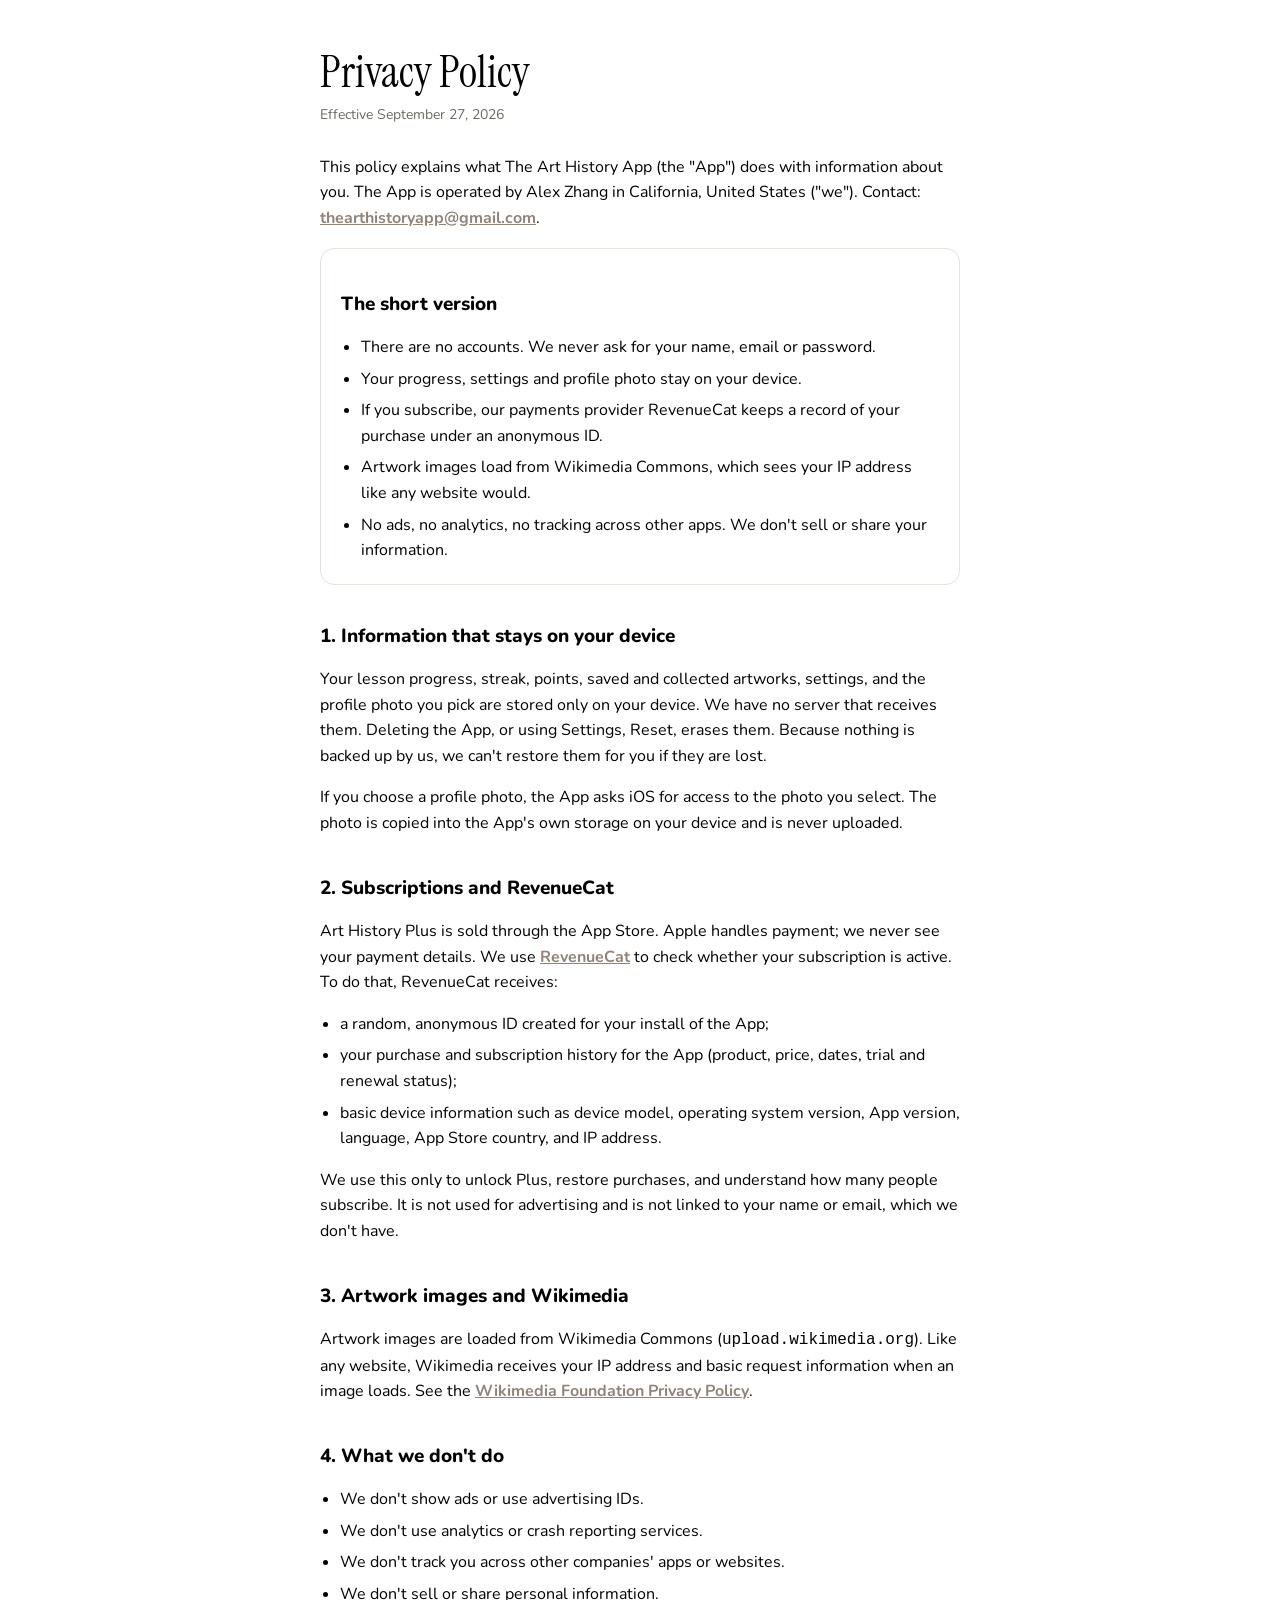
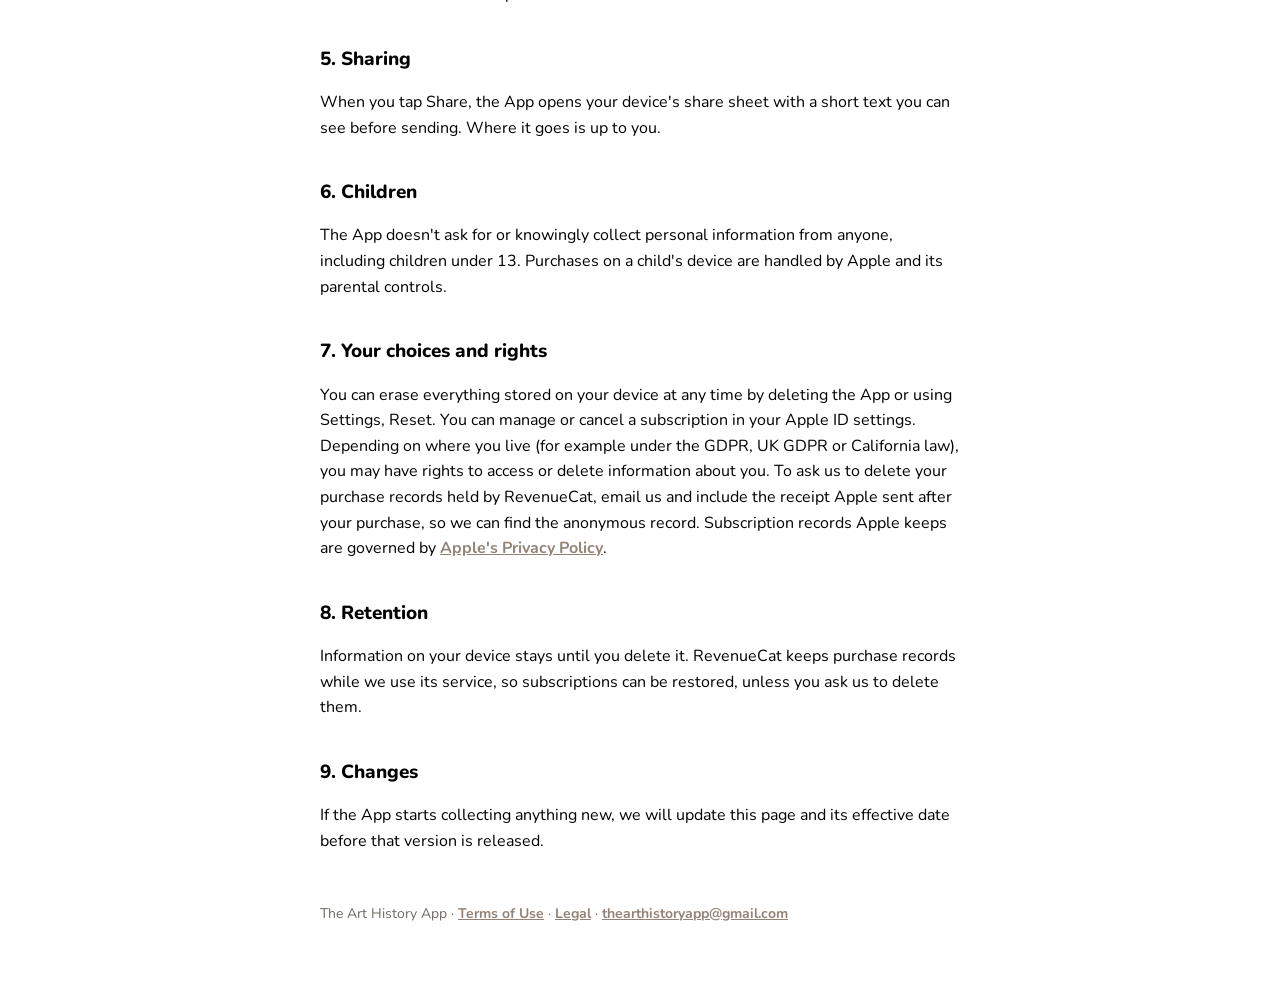
==== privacy.html @ 1a870610 "Add privacy policy, terms of use and legal index Co-Authored-By: Claude Opus 5.5 (1M context) <norep" ====
<!doctype html>
<html lang="en">
<head>
<meta charset="utf-8" />
<meta name="viewport" content="width=device-width, initial-scale=1" />
<title>Privacy Policy: The Art History App</title>
<link rel="preconnect" href="https://fonts.googleapis.com" />
<link rel="preconnect" href="https://fonts.gstatic.com" crossorigin />
<link href="https://fonts.googleapis.com/css2?family=Instrument+Serif&family=Nunito:wght@400;700;800&display=swap" rel="stylesheet" />
<link rel="stylesheet" href="style.css" />
</head>
<body>
<main>
  <h1>Privacy Policy</h1>
  <p class="meta">Effective September 27, 2026</p>

  <p>This policy explains what The Art History App (the "App") does with information about you. The App is operated by Alex Zhang in California, United States ("we"). Contact: <a href="mailto:thearthistoryapp@gmail.com">thearthistoryapp@gmail.com</a>.</p>

  <div class="card">
    <h2>The short version</h2>
    <ul>
      <li>There are no accounts. We never ask for your name, email or password.</li>
      <li>Your progress, settings and profile photo stay on your device.</li>
      <li>If you subscribe, our payments provider RevenueCat keeps a record of your purchase under an anonymous ID.</li>
      <li>Artwork images load from Wikimedia Commons, which sees your IP address like any website would.</li>
      <li>No ads, no analytics, no tracking across other apps. We don't sell or share your information.</li>
    </ul>
  </div>

  <h2>1. Information that stays on your device</h2>
  <p>Your lesson progress, streak, points, saved and collected artworks, settings, and the profile photo you pick are stored only on your device. We have no server that receives them. Deleting the App, or using Settings, Reset, erases them. Because nothing is backed up by us, we can't restore them for you if they are lost.</p>
  <p>If you choose a profile photo, the App asks iOS for access to the photo you select. The photo is copied into the App's own storage on your device and is never uploaded.</p>

  <h2>2. Subscriptions and RevenueCat</h2>
  <p>Art History Plus is sold through the App Store. Apple handles payment; we never see your payment details. We use <a href="https://www.revenuecat.com/privacy">RevenueCat</a> to check whether your subscription is active. To do that, RevenueCat receives:</p>
  <ul>
    <li>a random, anonymous ID created for your install of the App;</li>
    <li>your purchase and subscription history for the App (product, price, dates, trial and renewal status);</li>
    <li>basic device information such as device model, operating system version, App version, language, App Store country, and IP address.</li>
  </ul>
  <p>We use this only to unlock Plus, restore purchases, and understand how many people subscribe. It is not used for advertising and is not linked to your name or email, which we don't have.</p>

  <h2>3. Artwork images and Wikimedia</h2>
  <p>Artwork images are loaded from Wikimedia Commons (<code>upload.wikimedia.org</code>). Like any website, Wikimedia receives your IP address and basic request information when an image loads. See the <a href="https://foundation.wikimedia.org/wiki/Policy:Privacy_policy">Wikimedia Foundation Privacy Policy</a>.</p>

  <h2>4. What we don't do</h2>
  <ul>
    <li>We don't show ads or use advertising IDs.</li>
    <li>We don't use analytics or crash reporting services.</li>
    <li>We don't track you across other companies' apps or websites.</li>
    <li>We don't sell or share personal information.</li>
  </ul>

  <h2>5. Sharing</h2>
  <p>When you tap Share, the App opens your device's share sheet with a short text you can see before sending. Where it goes is up to you.</p>

  <h2>6. Children</h2>
  <p>The App doesn't ask for or knowingly collect personal information from anyone, including children under 13. Purchases on a child's device are handled by Apple and its parental controls.</p>

  <h2>7. Your choices and rights</h2>
  <p>You can erase everything stored on your device at any time by deleting the App or using Settings, Reset. You can manage or cancel a subscription in your Apple ID settings. Depending on where you live (for example under the GDPR, UK GDPR or California law), you may have rights to access or delete information about you. To ask us to delete your purchase records held by RevenueCat, email us and include the receipt Apple sent after your purchase, so we can find the anonymous record. Subscription records Apple keeps are governed by <a href="https://www.apple.com/legal/privacy/">Apple's Privacy Policy</a>.</p>

  <h2>8. Retention</h2>
  <p>Information on your device stays until you delete it. RevenueCat keeps purchase records while we use its service, so subscriptions can be restored, unless you ask us to delete them.</p>

  <h2>9. Changes</h2>
  <p>If the App starts collecting anything new, we will update this page and its effective date before that version is released.</p>

  <footer>The Art History App · <a href="terms.html">Terms of Use</a> · <a href="index.html">Legal</a> · <a href="mailto:thearthistoryapp@gmail.com">thearthistoryapp@gmail.com</a></footer>
</main>
</body>
</html>
---- style.css ----
:root {
  --canvas: #FFFFFF;
  --ink: #020003;
  --ink-muted: #6E6A63;
  --line: #E6E2DC;
  --brown: #928376;
  --font-ui: "Avenir Next", "Nunito", system-ui, -apple-system, sans-serif;
  --font-serif: "Instrument Serif", Georgia, serif;
}
* { box-sizing: border-box; }
body {
  margin: 0;
  background: var(--canvas);
  color: var(--ink);
  font-family: var(--font-ui);
  font-size: 16px;
  line-height: 1.6;
}
main { max-width: 680px; margin: 0 auto; padding: 48px 20px 72px; }
h1 { font-family: var(--font-serif); font-weight: 400; font-size: 44px; line-height: 1.1; margin: 0 0 8px; }
h2 { font-size: 19px; font-weight: 800; margin: 36px 0 8px; }
p, li { color: var(--ink); }
.meta { color: var(--ink-muted); font-size: 14px; margin: 0 0 28px; }
a { color: var(--brown); font-weight: 700; }
ul { padding-left: 20px; }
li { margin: 6px 0; }
.card { border: 1px solid var(--line); border-radius: 14px; padding: 4px 20px; }
footer { margin-top: 48px; color: var(--ink-muted); font-size: 14px; }
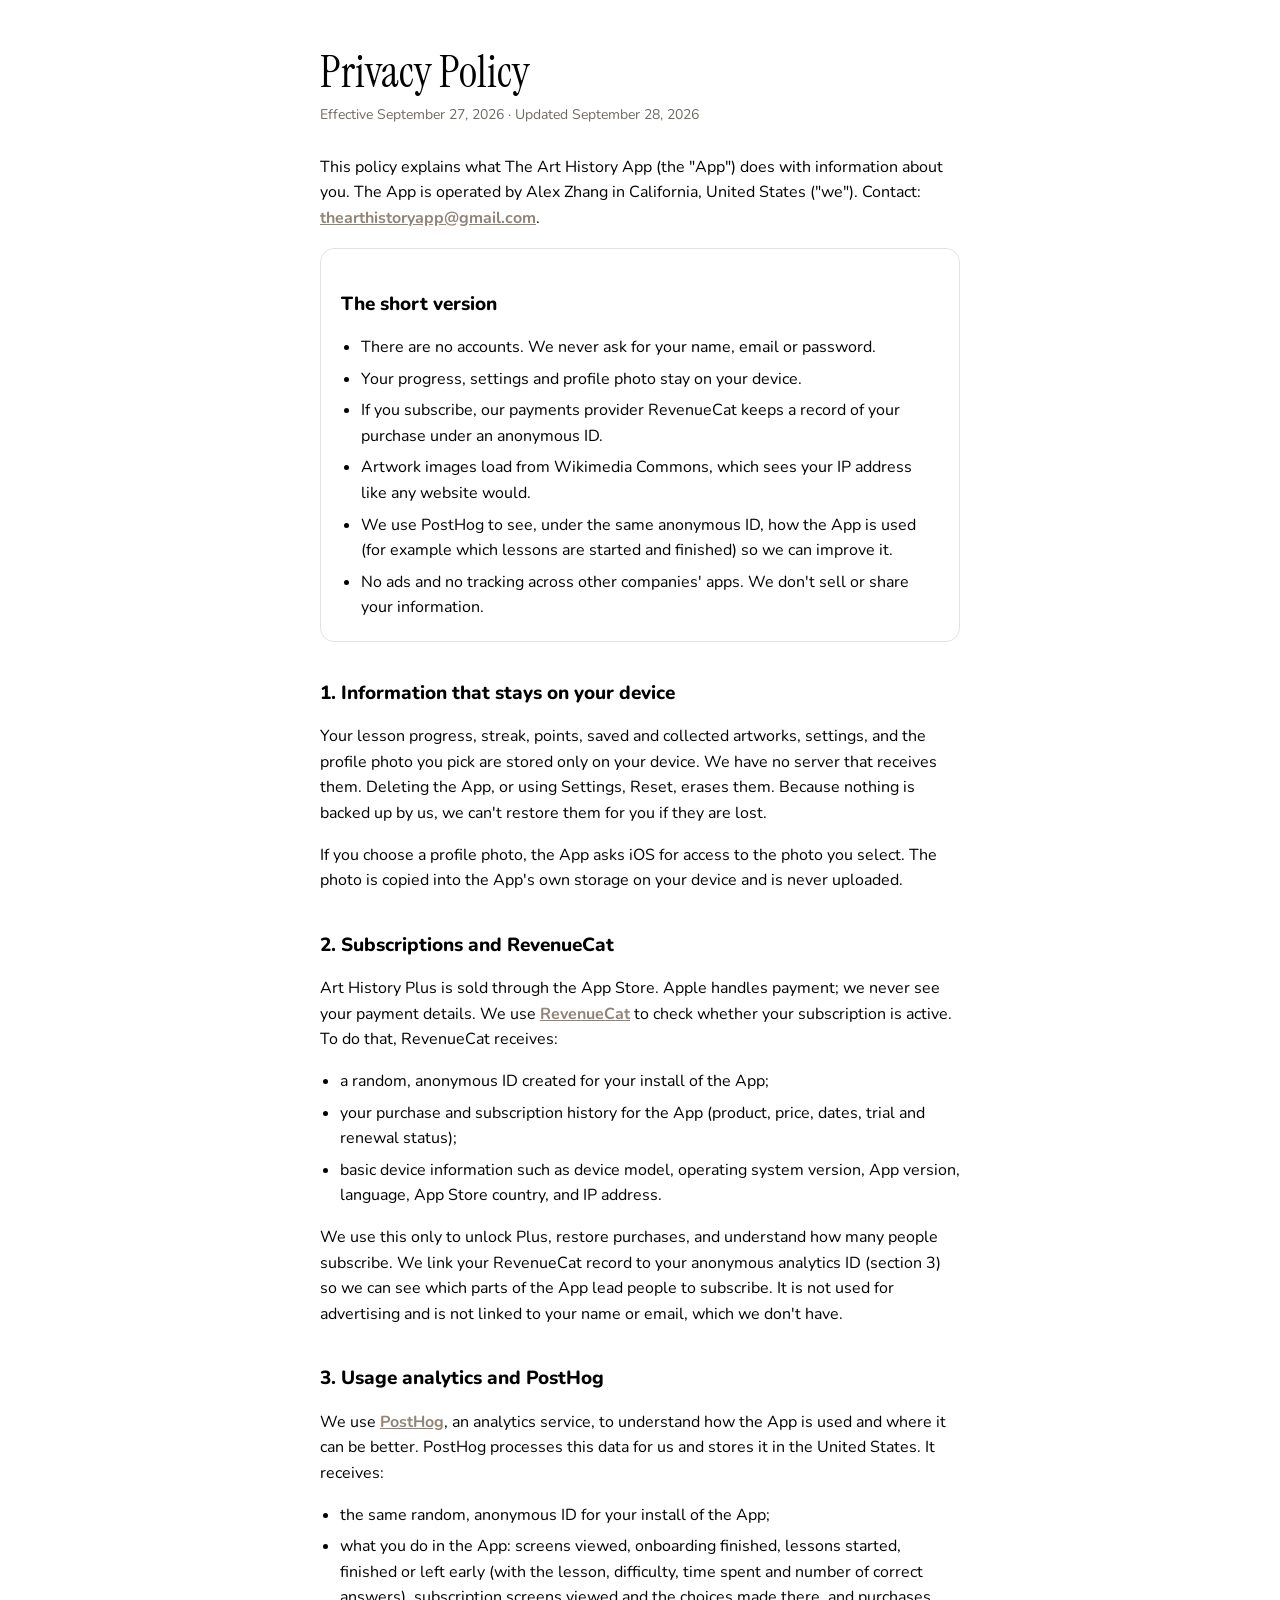
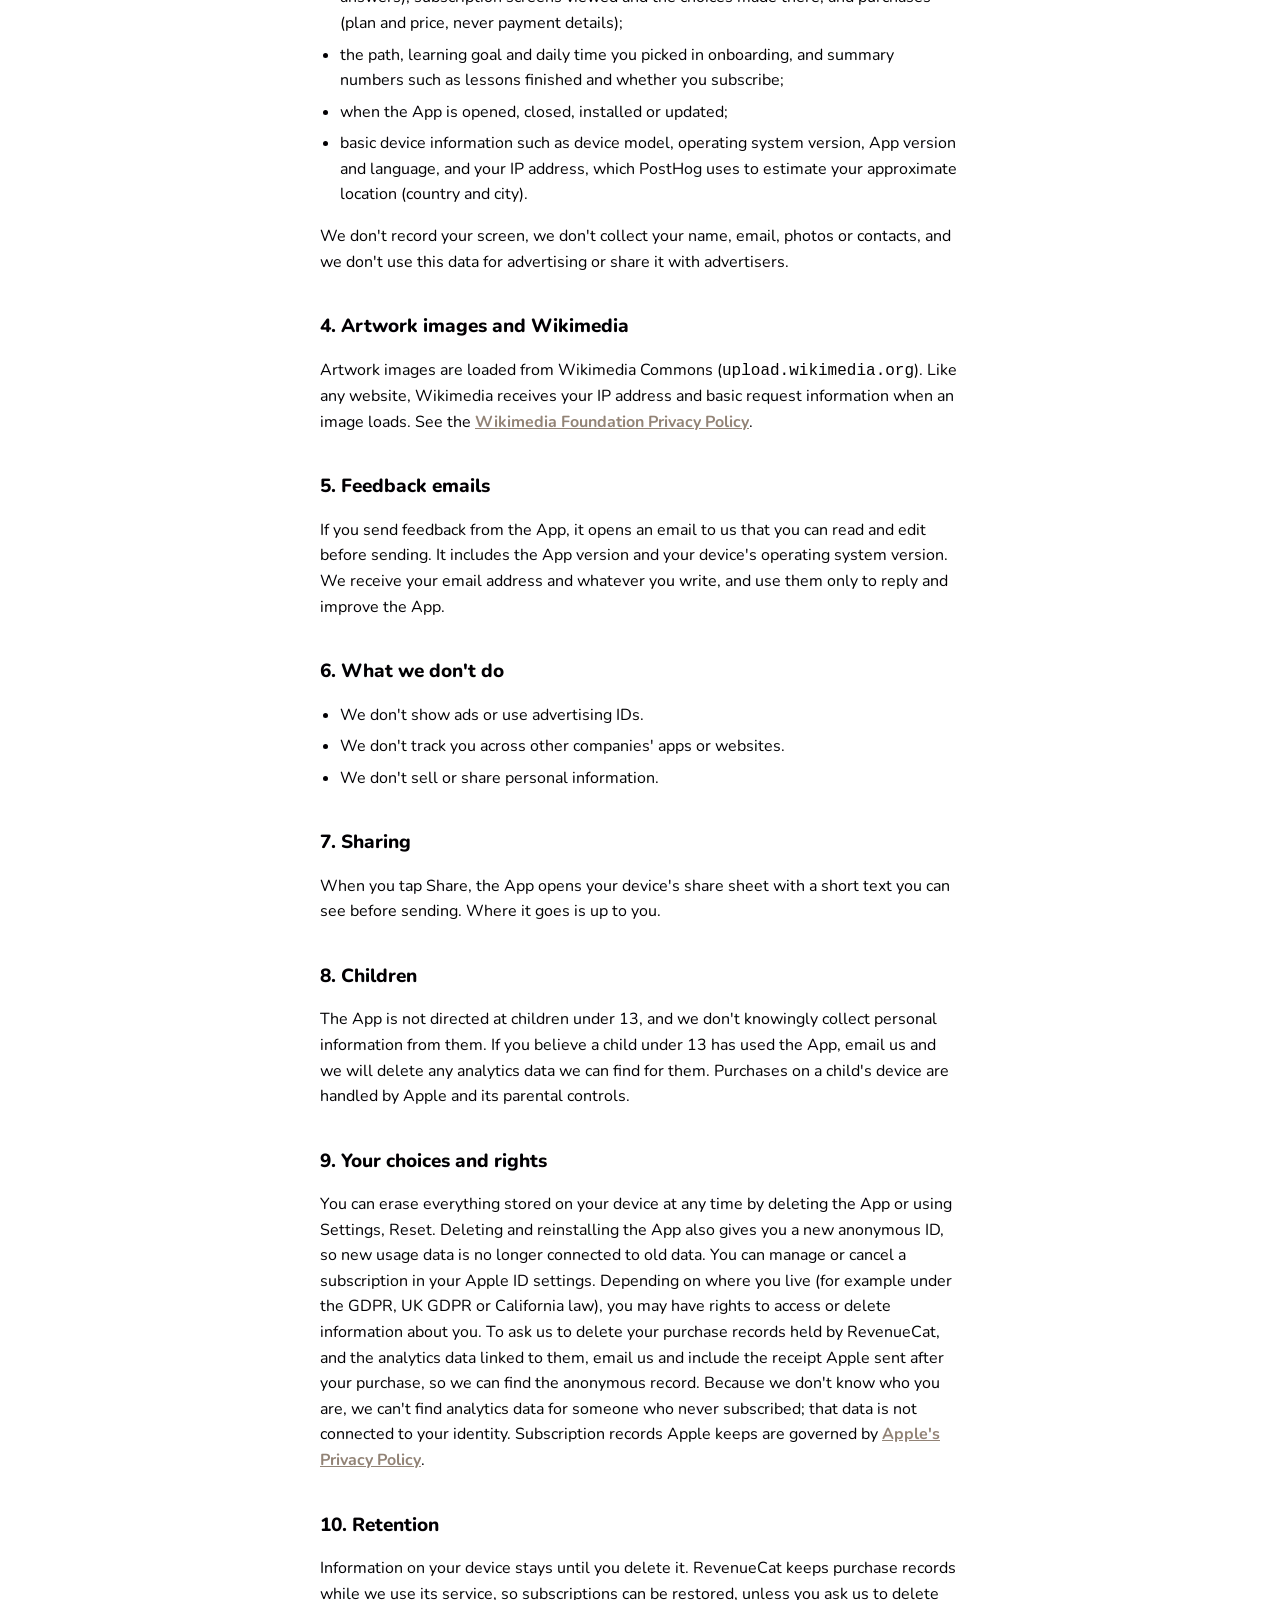
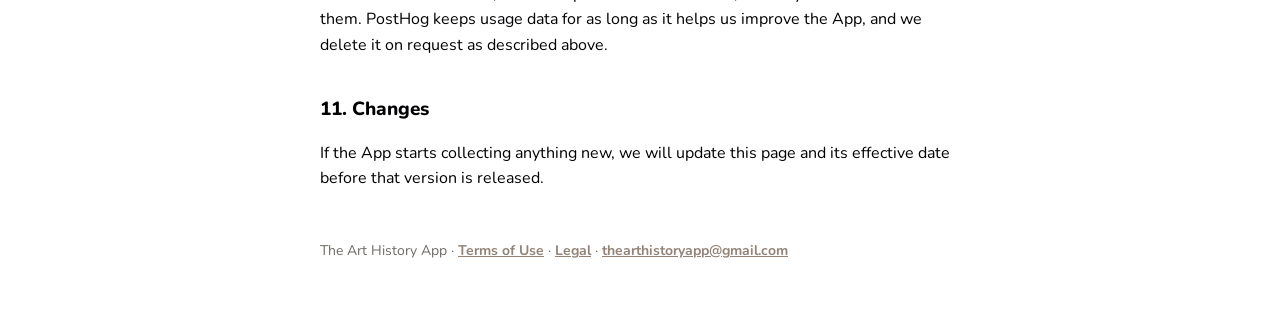
==== commit 79aec2ba: "Privacy policy: add PostHog analytics, feedback emails, children Co-Authored-By: Claude Opus 5.5 (1M" ====
--- a/privacy.html
+++ b/privacy.html
@@ -12,7 +12,7 @@
 <body>
 <main>
   <h1>Privacy Policy</h1>
-  <p class="meta">Effective September 27, 2026</p>
+  <p class="meta">Effective September 27, 2026 · Updated September 28, 2026</p>
 
   <p>This policy explains what The Art History App (the "App") does with information about you. The App is operated by Alex Zhang in California, United States ("we"). Contact: <a href="mailto:thearthistoryapp@gmail.com">thearthistoryapp@gmail.com</a>.</p>
 
@@ -23,7 +23,8 @@
       <li>Your progress, settings and profile photo stay on your device.</li>
       <li>If you subscribe, our payments provider RevenueCat keeps a record of your purchase under an anonymous ID.</li>
       <li>Artwork images load from Wikimedia Commons, which sees your IP address like any website would.</li>
-      <li>No ads, no analytics, no tracking across other apps. We don't sell or share your information.</li>
+      <li>We use PostHog to see, under the same anonymous ID, how the App is used (for example which lessons are started and finished) so we can improve it.</li>
+      <li>No ads and no tracking across other companies' apps. We don't sell or share your information.</li>
     </ul>
   </div>
 
@@ -38,32 +39,45 @@
     <li>your purchase and subscription history for the App (product, price, dates, trial and renewal status);</li>
     <li>basic device information such as device model, operating system version, App version, language, App Store country, and IP address.</li>
   </ul>
-  <p>We use this only to unlock Plus, restore purchases, and understand how many people subscribe. It is not used for advertising and is not linked to your name or email, which we don't have.</p>
+  <p>We use this only to unlock Plus, restore purchases, and understand how many people subscribe. We link your RevenueCat record to your anonymous analytics ID (section 3) so we can see which parts of the App lead people to subscribe. It is not used for advertising and is not linked to your name or email, which we don't have.</p>
 
-  <h2>3. Artwork images and Wikimedia</h2>
+  <h2>3. Usage analytics and PostHog</h2>
+  <p>We use <a href="https://posthog.com/privacy">PostHog</a>, an analytics service, to understand how the App is used and where it can be better. PostHog processes this data for us and stores it in the United States. It receives:</p>
+  <ul>
+    <li>the same random, anonymous ID for your install of the App;</li>
+    <li>what you do in the App: screens viewed, onboarding finished, lessons started, finished or left early (with the lesson, difficulty, time spent and number of correct answers), subscription screens viewed and the choices made there, and purchases (plan and price, never payment details);</li>
+    <li>the path, learning goal and daily time you picked in onboarding, and summary numbers such as lessons finished and whether you subscribe;</li>
+    <li>when the App is opened, closed, installed or updated;</li>
+    <li>basic device information such as device model, operating system version, App version and language, and your IP address, which PostHog uses to estimate your approximate location (country and city).</li>
+  </ul>
+  <p>We don't record your screen, we don't collect your name, email, photos or contacts, and we don't use this data for advertising or share it with advertisers.</p>
+
+  <h2>4. Artwork images and Wikimedia</h2>
   <p>Artwork images are loaded from Wikimedia Commons (<code>upload.wikimedia.org</code>). Like any website, Wikimedia receives your IP address and basic request information when an image loads. See the <a href="https://foundation.wikimedia.org/wiki/Policy:Privacy_policy">Wikimedia Foundation Privacy Policy</a>.</p>
 
-  <h2>4. What we don't do</h2>
+  <h2>5. Feedback emails</h2>
+  <p>If you send feedback from the App, it opens an email to us that you can read and edit before sending. It includes the App version and your device's operating system version. We receive your email address and whatever you write, and use them only to reply and improve the App.</p>
+
+  <h2>6. What we don't do</h2>
   <ul>
     <li>We don't show ads or use advertising IDs.</li>
-    <li>We don't use analytics or crash reporting services.</li>
     <li>We don't track you across other companies' apps or websites.</li>
     <li>We don't sell or share personal information.</li>
   </ul>
 
-  <h2>5. Sharing</h2>
+  <h2>7. Sharing</h2>
   <p>When you tap Share, the App opens your device's share sheet with a short text you can see before sending. Where it goes is up to you.</p>
 
-  <h2>6. Children</h2>
-  <p>The App doesn't ask for or knowingly collect personal information from anyone, including children under 13. Purchases on a child's device are handled by Apple and its parental controls.</p>
+  <h2>8. Children</h2>
+  <p>The App is not directed at children under 13, and we don't knowingly collect personal information from them. If you believe a child under 13 has used the App, email us and we will delete any analytics data we can find for them. Purchases on a child's device are handled by Apple and its parental controls.</p>
 
-  <h2>7. Your choices and rights</h2>
-  <p>You can erase everything stored on your device at any time by deleting the App or using Settings, Reset. You can manage or cancel a subscription in your Apple ID settings. Depending on where you live (for example under the GDPR, UK GDPR or California law), you may have rights to access or delete information about you. To ask us to delete your purchase records held by RevenueCat, email us and include the receipt Apple sent after your purchase, so we can find the anonymous record. Subscription records Apple keeps are governed by <a href="https://www.apple.com/legal/privacy/">Apple's Privacy Policy</a>.</p>
+  <h2>9. Your choices and rights</h2>
+  <p>You can erase everything stored on your device at any time by deleting the App or using Settings, Reset. Deleting and reinstalling the App also gives you a new anonymous ID, so new usage data is no longer connected to old data. You can manage or cancel a subscription in your Apple ID settings. Depending on where you live (for example under the GDPR, UK GDPR or California law), you may have rights to access or delete information about you. To ask us to delete your purchase records held by RevenueCat, and the analytics data linked to them, email us and include the receipt Apple sent after your purchase, so we can find the anonymous record. Because we don't know who you are, we can't find analytics data for someone who never subscribed; that data is not connected to your identity. Subscription records Apple keeps are governed by <a href="https://www.apple.com/legal/privacy/">Apple's Privacy Policy</a>.</p>
 
-  <h2>8. Retention</h2>
-  <p>Information on your device stays until you delete it. RevenueCat keeps purchase records while we use its service, so subscriptions can be restored, unless you ask us to delete them.</p>
+  <h2>10. Retention</h2>
+  <p>Information on your device stays until you delete it. RevenueCat keeps purchase records while we use its service, so subscriptions can be restored, unless you ask us to delete them. PostHog keeps usage data for as long as it helps us improve the App, and we delete it on request as described above.</p>
 
-  <h2>9. Changes</h2>
+  <h2>11. Changes</h2>
   <p>If the App starts collecting anything new, we will update this page and its effective date before that version is released.</p>
 
   <footer>The Art History App · <a href="terms.html">Terms of Use</a> · <a href="index.html">Legal</a> · <a href="mailto:thearthistoryapp@gmail.com">thearthistoryapp@gmail.com</a></footer>
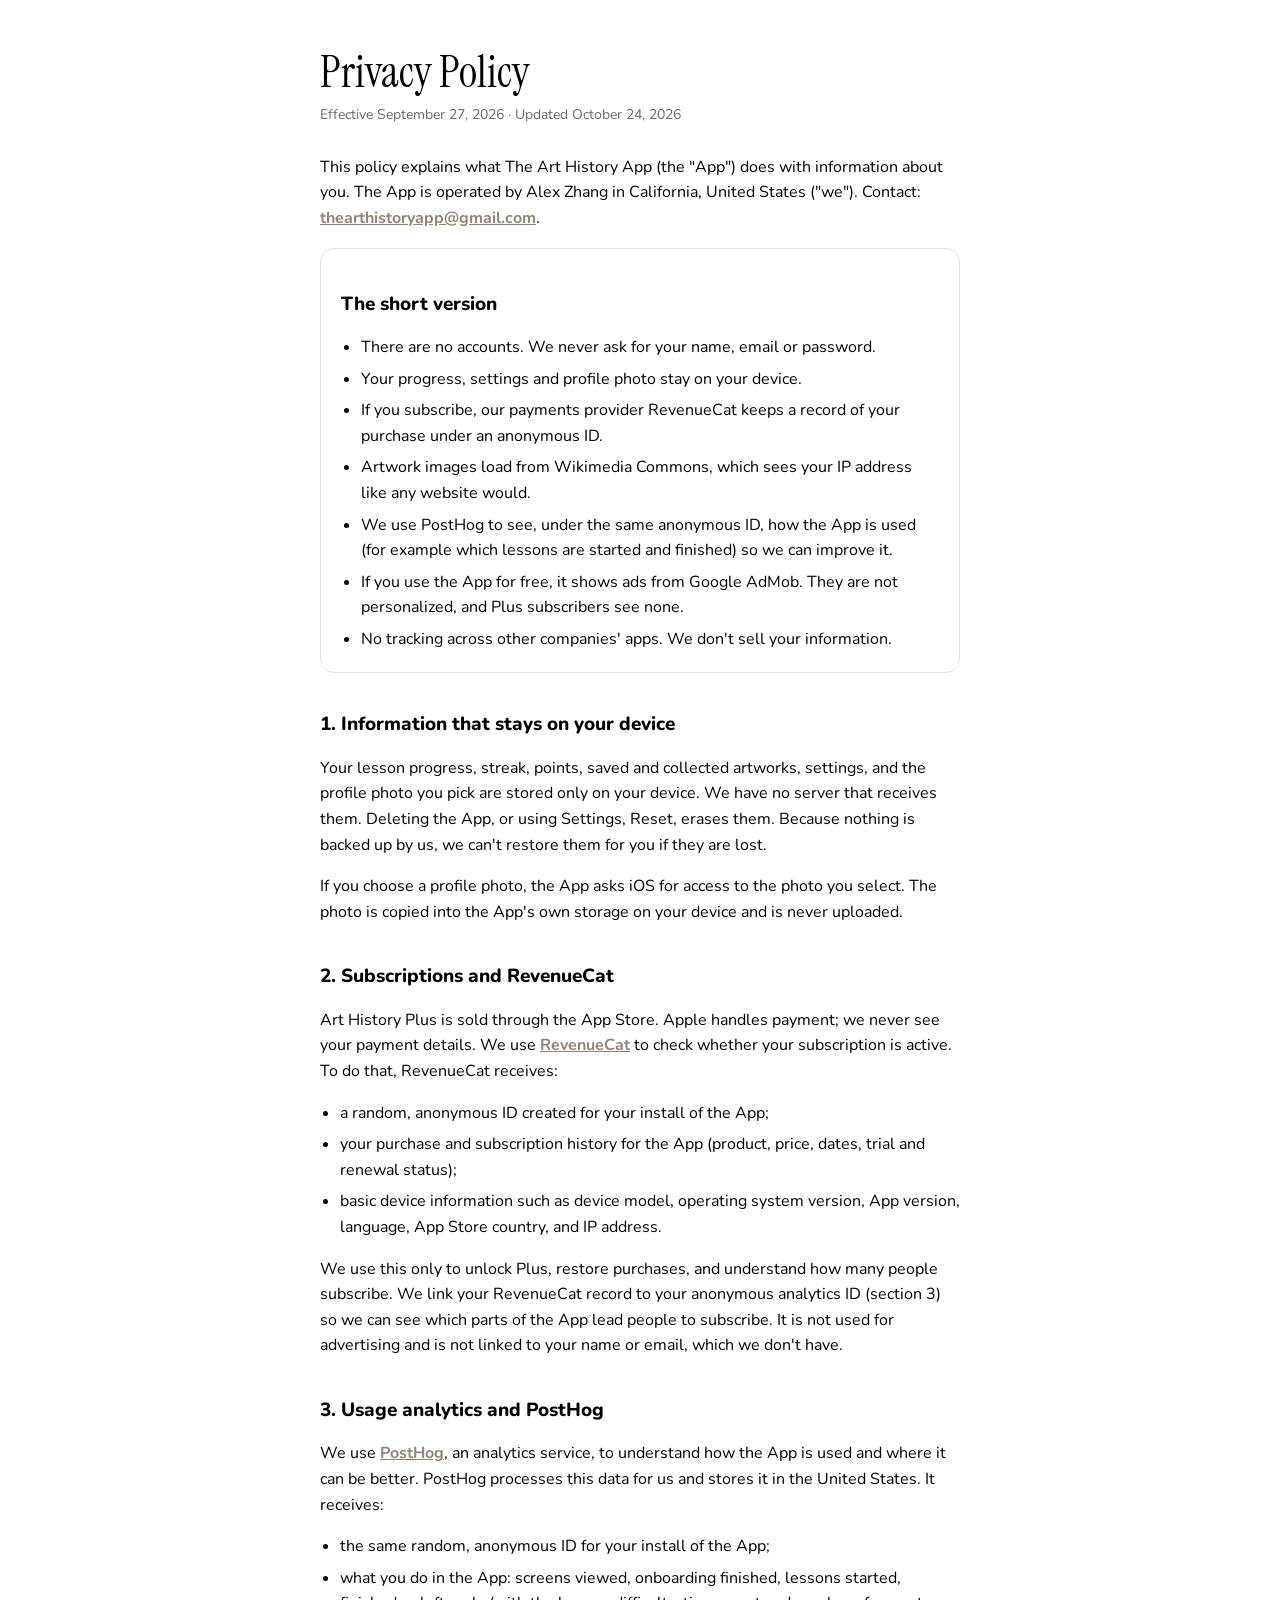
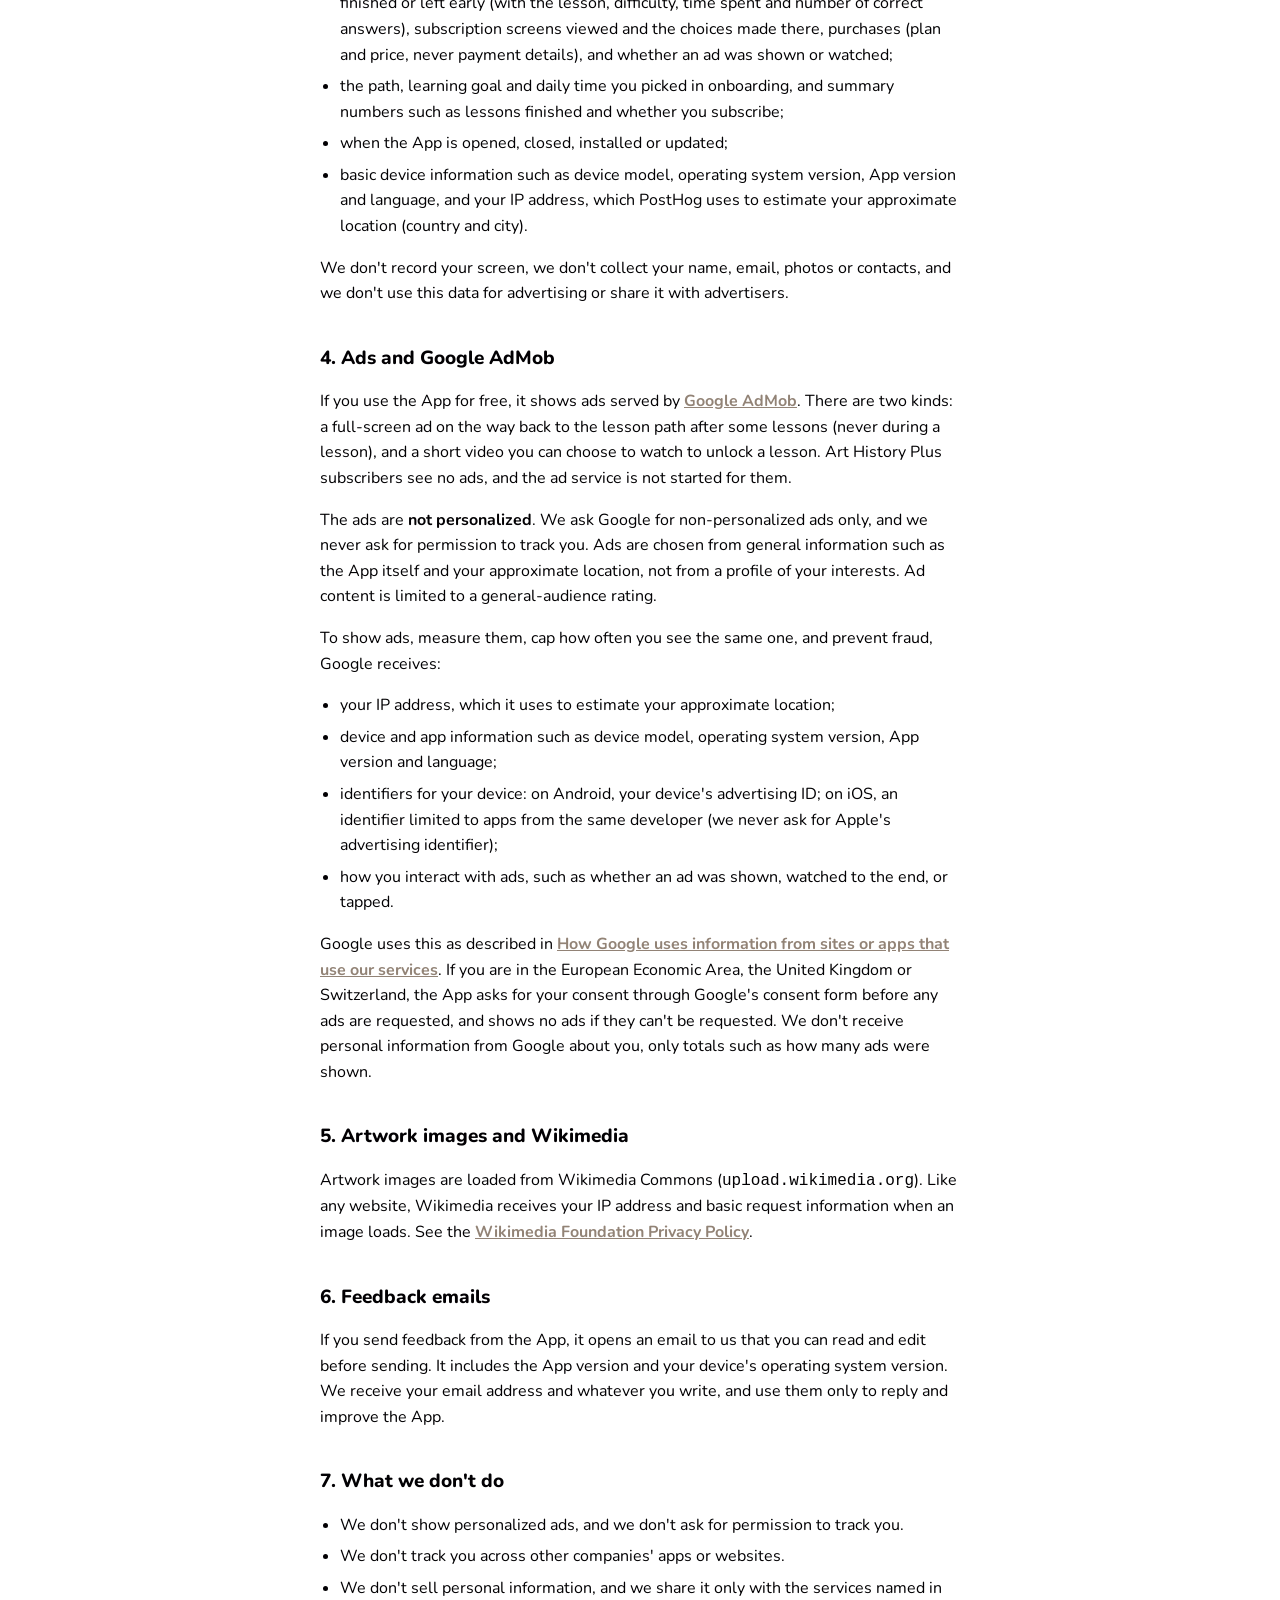
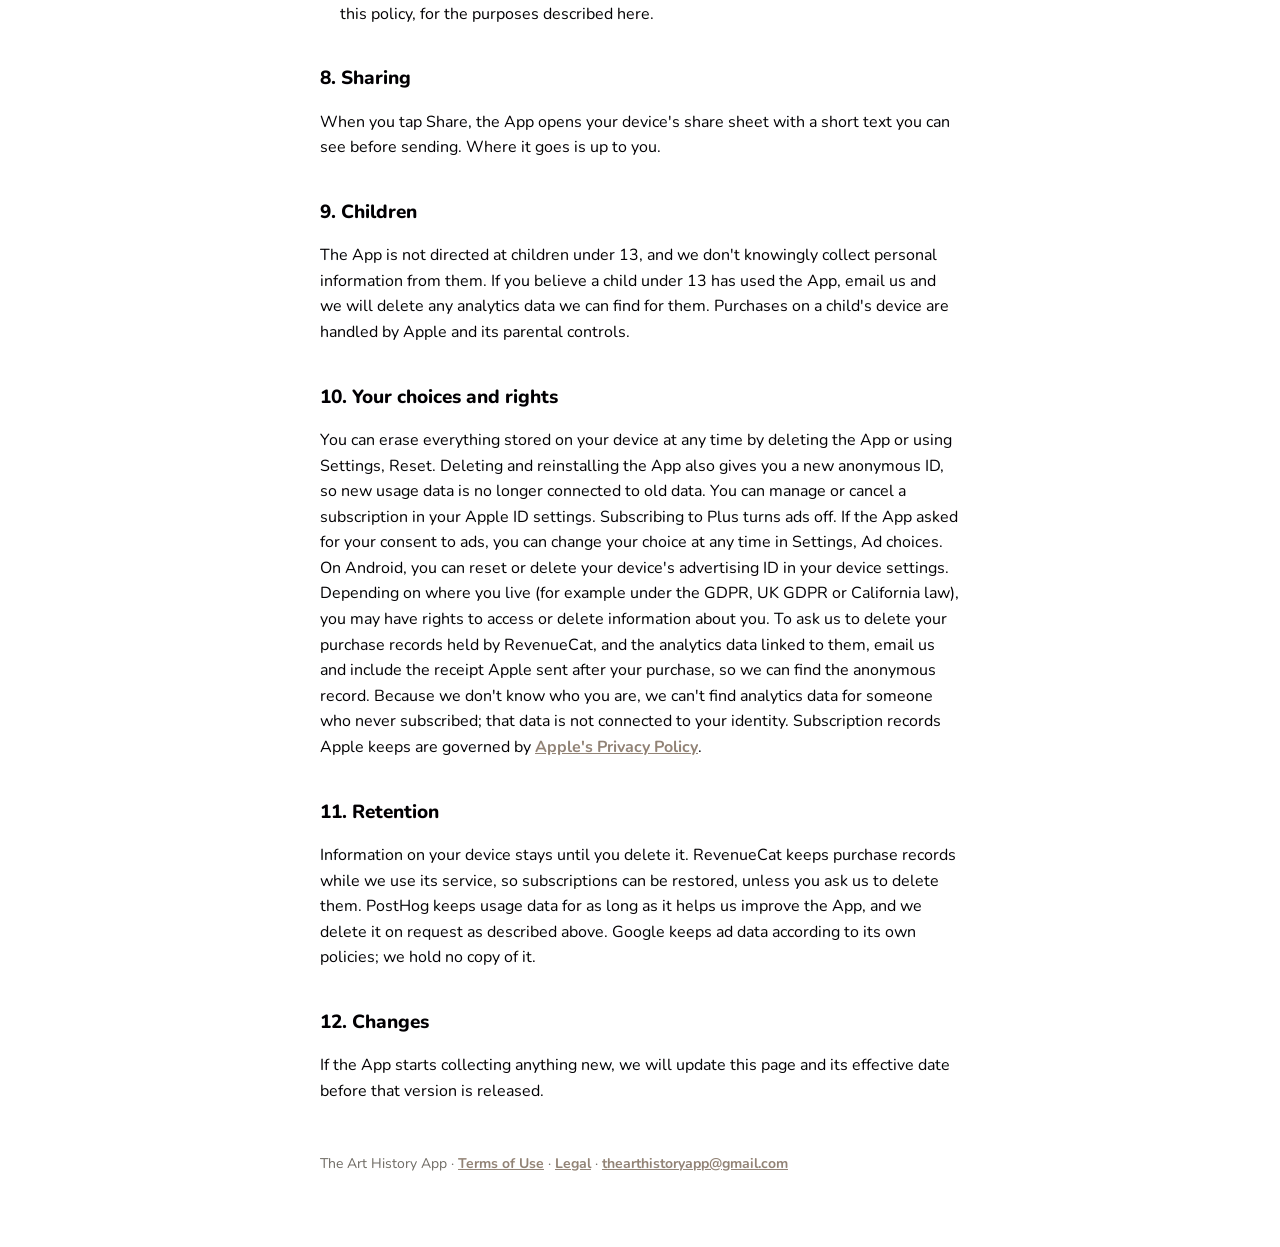
==== commit caaf5724: "Privacy policy: draft section on Google AdMob ads (not yet published)" ====
--- a/privacy.html
+++ b/privacy.html
@@ -12,7 +12,7 @@
 <body>
 <main>
   <h1>Privacy Policy</h1>
-  <p class="meta">Effective September 27, 2026 · Updated September 28, 2026</p>
+  <p class="meta">Effective September 27, 2026 · Updated October 24, 2026</p>
 
   <p>This policy explains what The Art History App (the "App") does with information about you. The App is operated by Alex Zhang in California, United States ("we"). Contact: <a href="mailto:thearthistoryapp@gmail.com">thearthistoryapp@gmail.com</a>.</p>
 
@@ -24,7 +24,8 @@
       <li>If you subscribe, our payments provider RevenueCat keeps a record of your purchase under an anonymous ID.</li>
       <li>Artwork images load from Wikimedia Commons, which sees your IP address like any website would.</li>
       <li>We use PostHog to see, under the same anonymous ID, how the App is used (for example which lessons are started and finished) so we can improve it.</li>
-      <li>No ads and no tracking across other companies' apps. We don't sell or share your information.</li>
+      <li>If you use the App for free, it shows ads from Google AdMob. They are not personalized, and Plus subscribers see none.</li>
+      <li>No tracking across other companies' apps. We don't sell your information.</li>
     </ul>
   </div>
 
@@ -45,39 +46,51 @@
   <p>We use <a href="https://posthog.com/privacy">PostHog</a>, an analytics service, to understand how the App is used and where it can be better. PostHog processes this data for us and stores it in the United States. It receives:</p>
   <ul>
     <li>the same random, anonymous ID for your install of the App;</li>
-    <li>what you do in the App: screens viewed, onboarding finished, lessons started, finished or left early (with the lesson, difficulty, time spent and number of correct answers), subscription screens viewed and the choices made there, and purchases (plan and price, never payment details);</li>
+    <li>what you do in the App: screens viewed, onboarding finished, lessons started, finished or left early (with the lesson, difficulty, time spent and number of correct answers), subscription screens viewed and the choices made there, purchases (plan and price, never payment details), and whether an ad was shown or watched;</li>
     <li>the path, learning goal and daily time you picked in onboarding, and summary numbers such as lessons finished and whether you subscribe;</li>
     <li>when the App is opened, closed, installed or updated;</li>
     <li>basic device information such as device model, operating system version, App version and language, and your IP address, which PostHog uses to estimate your approximate location (country and city).</li>
   </ul>
   <p>We don't record your screen, we don't collect your name, email, photos or contacts, and we don't use this data for advertising or share it with advertisers.</p>
 
-  <h2>4. Artwork images and Wikimedia</h2>
+  <h2>4. Ads and Google AdMob</h2>
+  <p>If you use the App for free, it shows ads served by <a href="https://policies.google.com/privacy">Google AdMob</a>. There are two kinds: a full-screen ad on the way back to the lesson path after some lessons (never during a lesson), and a short video you can choose to watch to unlock a lesson. Art History Plus subscribers see no ads, and the ad service is not started for them.</p>
+  <p>The ads are <strong>not personalized</strong>. We ask Google for non-personalized ads only, and we never ask for permission to track you. Ads are chosen from general information such as the App itself and your approximate location, not from a profile of your interests. Ad content is limited to a general-audience rating.</p>
+  <p>To show ads, measure them, cap how often you see the same one, and prevent fraud, Google receives:</p>
+  <ul>
+    <li>your IP address, which it uses to estimate your approximate location;</li>
+    <li>device and app information such as device model, operating system version, App version and language;</li>
+    <li>identifiers for your device: on Android, your device's advertising ID; on iOS, an identifier limited to apps from the same developer (we never ask for Apple's advertising identifier);</li>
+    <li>how you interact with ads, such as whether an ad was shown, watched to the end, or tapped.</li>
+  </ul>
+  <p>Google uses this as described in <a href="https://policies.google.com/technologies/partner-sites">How Google uses information from sites or apps that use our services</a>. If you are in the European Economic Area, the United Kingdom or Switzerland, the App asks for your consent through Google's consent form before any ads are requested, and shows no ads if they can't be requested. We don't receive personal information from Google about you, only totals such as how many ads were shown.</p>
+
+  <h2>5. Artwork images and Wikimedia</h2>
   <p>Artwork images are loaded from Wikimedia Commons (<code>upload.wikimedia.org</code>). Like any website, Wikimedia receives your IP address and basic request information when an image loads. See the <a href="https://foundation.wikimedia.org/wiki/Policy:Privacy_policy">Wikimedia Foundation Privacy Policy</a>.</p>
 
-  <h2>5. Feedback emails</h2>
+  <h2>6. Feedback emails</h2>
   <p>If you send feedback from the App, it opens an email to us that you can read and edit before sending. It includes the App version and your device's operating system version. We receive your email address and whatever you write, and use them only to reply and improve the App.</p>
 
-  <h2>6. What we don't do</h2>
+  <h2>7. What we don't do</h2>
   <ul>
-    <li>We don't show ads or use advertising IDs.</li>
+    <li>We don't show personalized ads, and we don't ask for permission to track you.</li>
     <li>We don't track you across other companies' apps or websites.</li>
-    <li>We don't sell or share personal information.</li>
+    <li>We don't sell personal information, and we share it only with the services named in this policy, for the purposes described here.</li>
   </ul>
 
-  <h2>7. Sharing</h2>
+  <h2>8. Sharing</h2>
   <p>When you tap Share, the App opens your device's share sheet with a short text you can see before sending. Where it goes is up to you.</p>
 
-  <h2>8. Children</h2>
+  <h2>9. Children</h2>
   <p>The App is not directed at children under 13, and we don't knowingly collect personal information from them. If you believe a child under 13 has used the App, email us and we will delete any analytics data we can find for them. Purchases on a child's device are handled by Apple and its parental controls.</p>
 
-  <h2>9. Your choices and rights</h2>
-  <p>You can erase everything stored on your device at any time by deleting the App or using Settings, Reset. Deleting and reinstalling the App also gives you a new anonymous ID, so new usage data is no longer connected to old data. You can manage or cancel a subscription in your Apple ID settings. Depending on where you live (for example under the GDPR, UK GDPR or California law), you may have rights to access or delete information about you. To ask us to delete your purchase records held by RevenueCat, and the analytics data linked to them, email us and include the receipt Apple sent after your purchase, so we can find the anonymous record. Because we don't know who you are, we can't find analytics data for someone who never subscribed; that data is not connected to your identity. Subscription records Apple keeps are governed by <a href="https://www.apple.com/legal/privacy/">Apple's Privacy Policy</a>.</p>
+  <h2>10. Your choices and rights</h2>
+  <p>You can erase everything stored on your device at any time by deleting the App or using Settings, Reset. Deleting and reinstalling the App also gives you a new anonymous ID, so new usage data is no longer connected to old data. You can manage or cancel a subscription in your Apple ID settings. Subscribing to Plus turns ads off. If the App asked for your consent to ads, you can change your choice at any time in Settings, Ad choices. On Android, you can reset or delete your device's advertising ID in your device settings. Depending on where you live (for example under the GDPR, UK GDPR or California law), you may have rights to access or delete information about you. To ask us to delete your purchase records held by RevenueCat, and the analytics data linked to them, email us and include the receipt Apple sent after your purchase, so we can find the anonymous record. Because we don't know who you are, we can't find analytics data for someone who never subscribed; that data is not connected to your identity. Subscription records Apple keeps are governed by <a href="https://www.apple.com/legal/privacy/">Apple's Privacy Policy</a>.</p>
 
-  <h2>10. Retention</h2>
-  <p>Information on your device stays until you delete it. RevenueCat keeps purchase records while we use its service, so subscriptions can be restored, unless you ask us to delete them. PostHog keeps usage data for as long as it helps us improve the App, and we delete it on request as described above.</p>
+  <h2>11. Retention</h2>
+  <p>Information on your device stays until you delete it. RevenueCat keeps purchase records while we use its service, so subscriptions can be restored, unless you ask us to delete them. PostHog keeps usage data for as long as it helps us improve the App, and we delete it on request as described above. Google keeps ad data according to its own policies; we hold no copy of it.</p>
 
-  <h2>11. Changes</h2>
+  <h2>12. Changes</h2>
   <p>If the App starts collecting anything new, we will update this page and its effective date before that version is released.</p>
 
   <footer>The Art History App · <a href="terms.html">Terms of Use</a> · <a href="index.html">Legal</a> · <a href="mailto:thearthistoryapp@gmail.com">thearthistoryapp@gmail.com</a></footer>
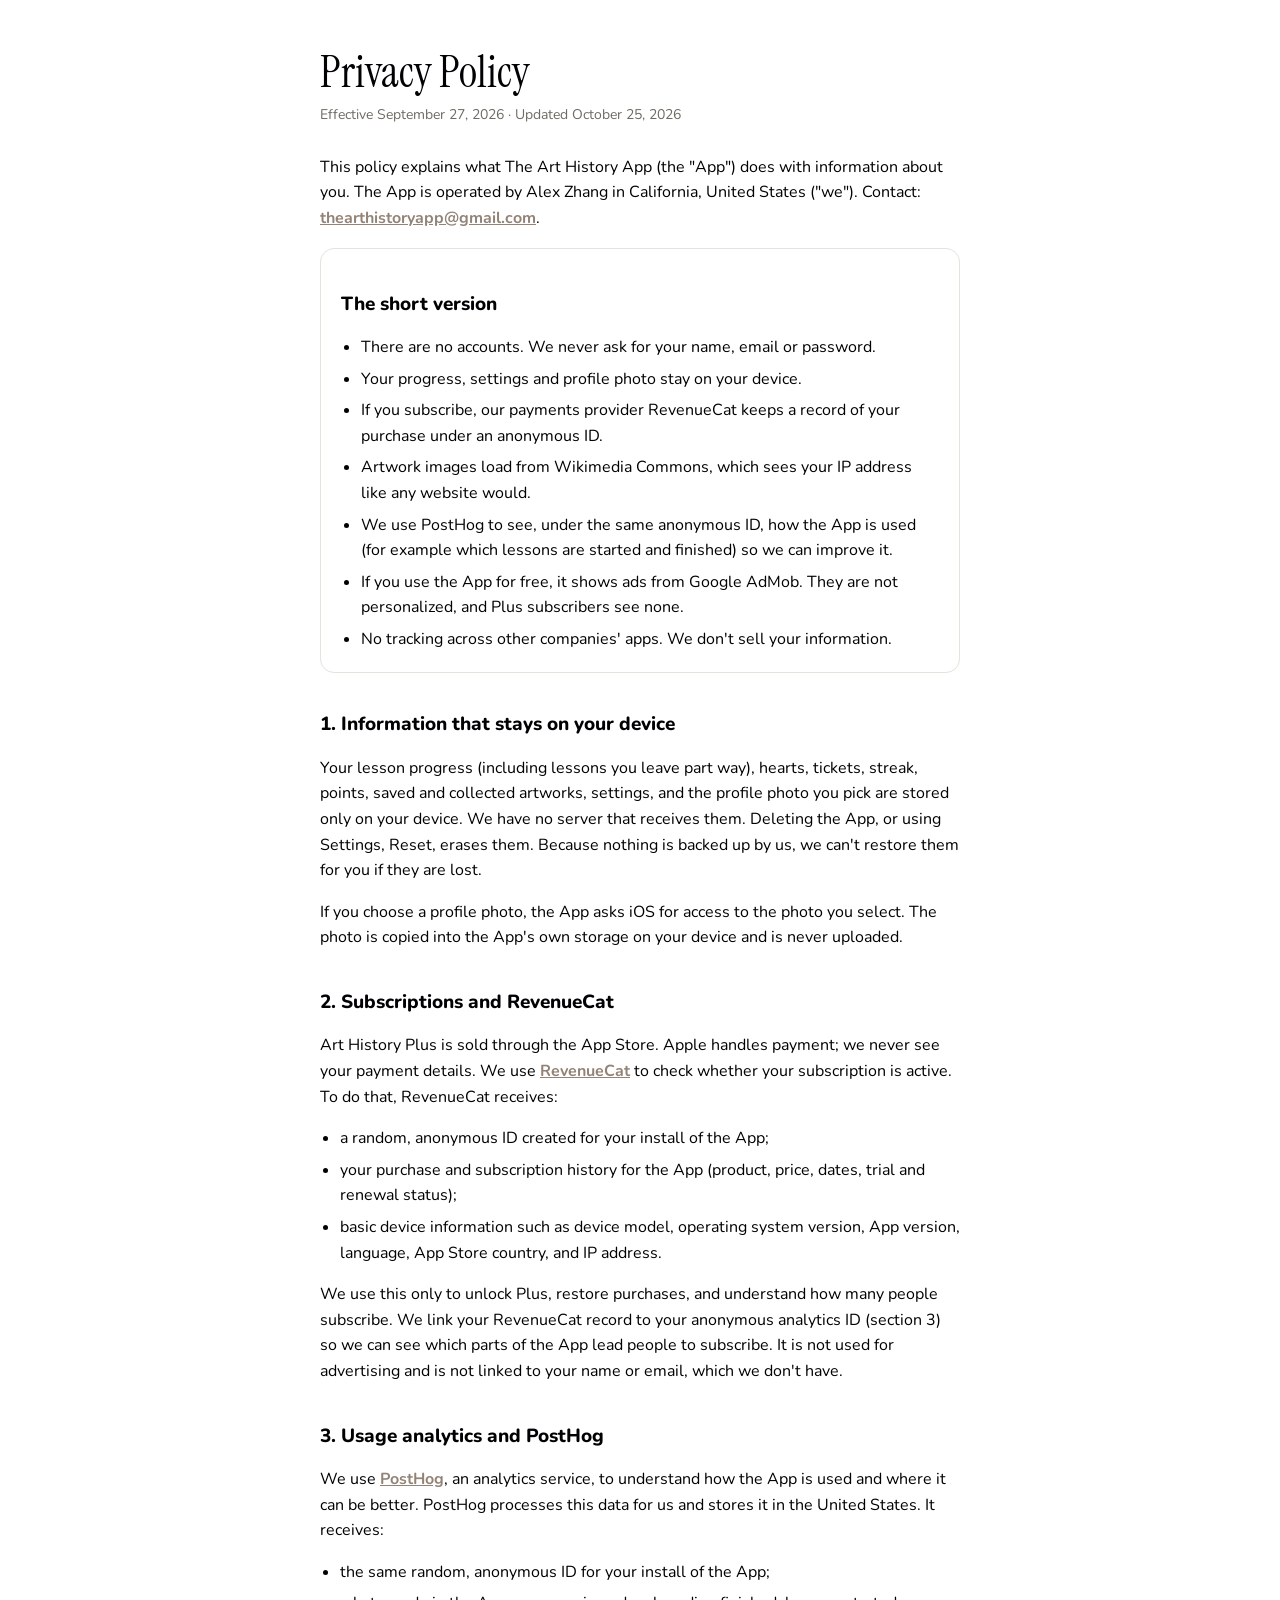
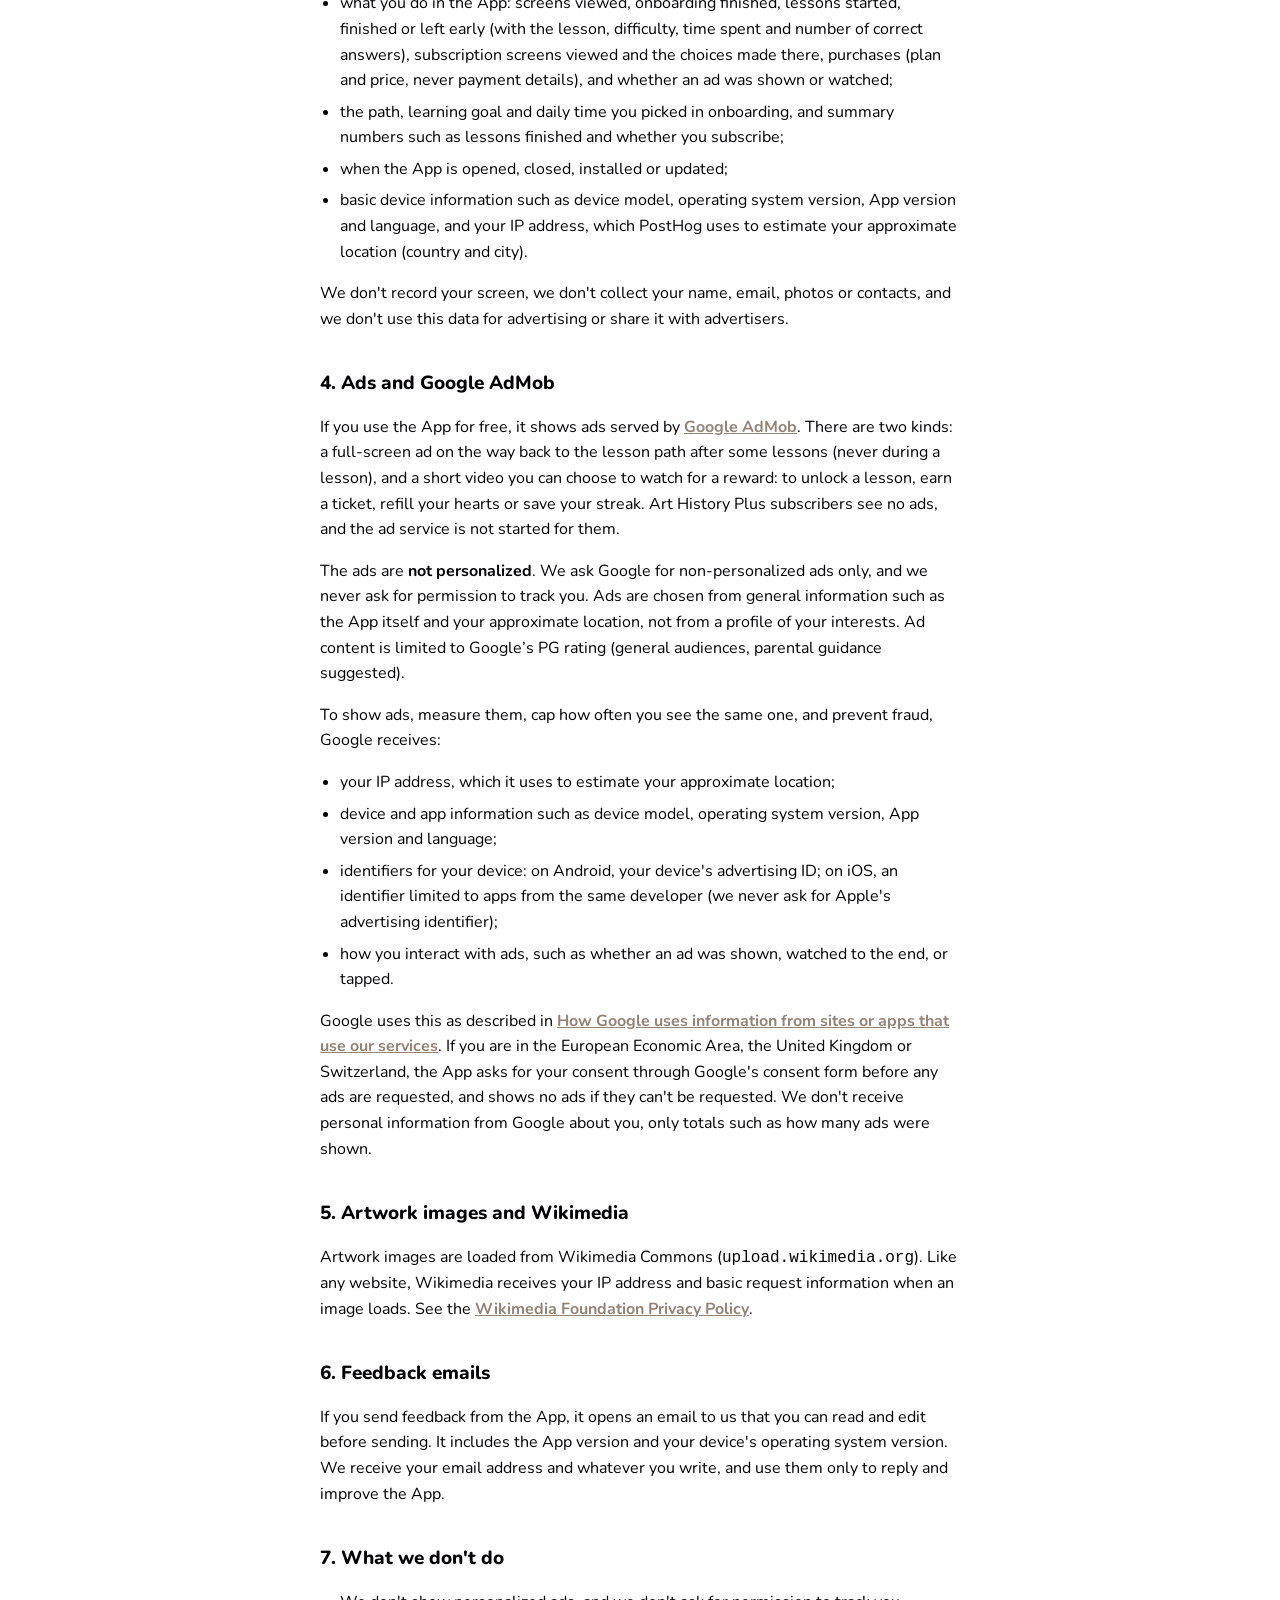
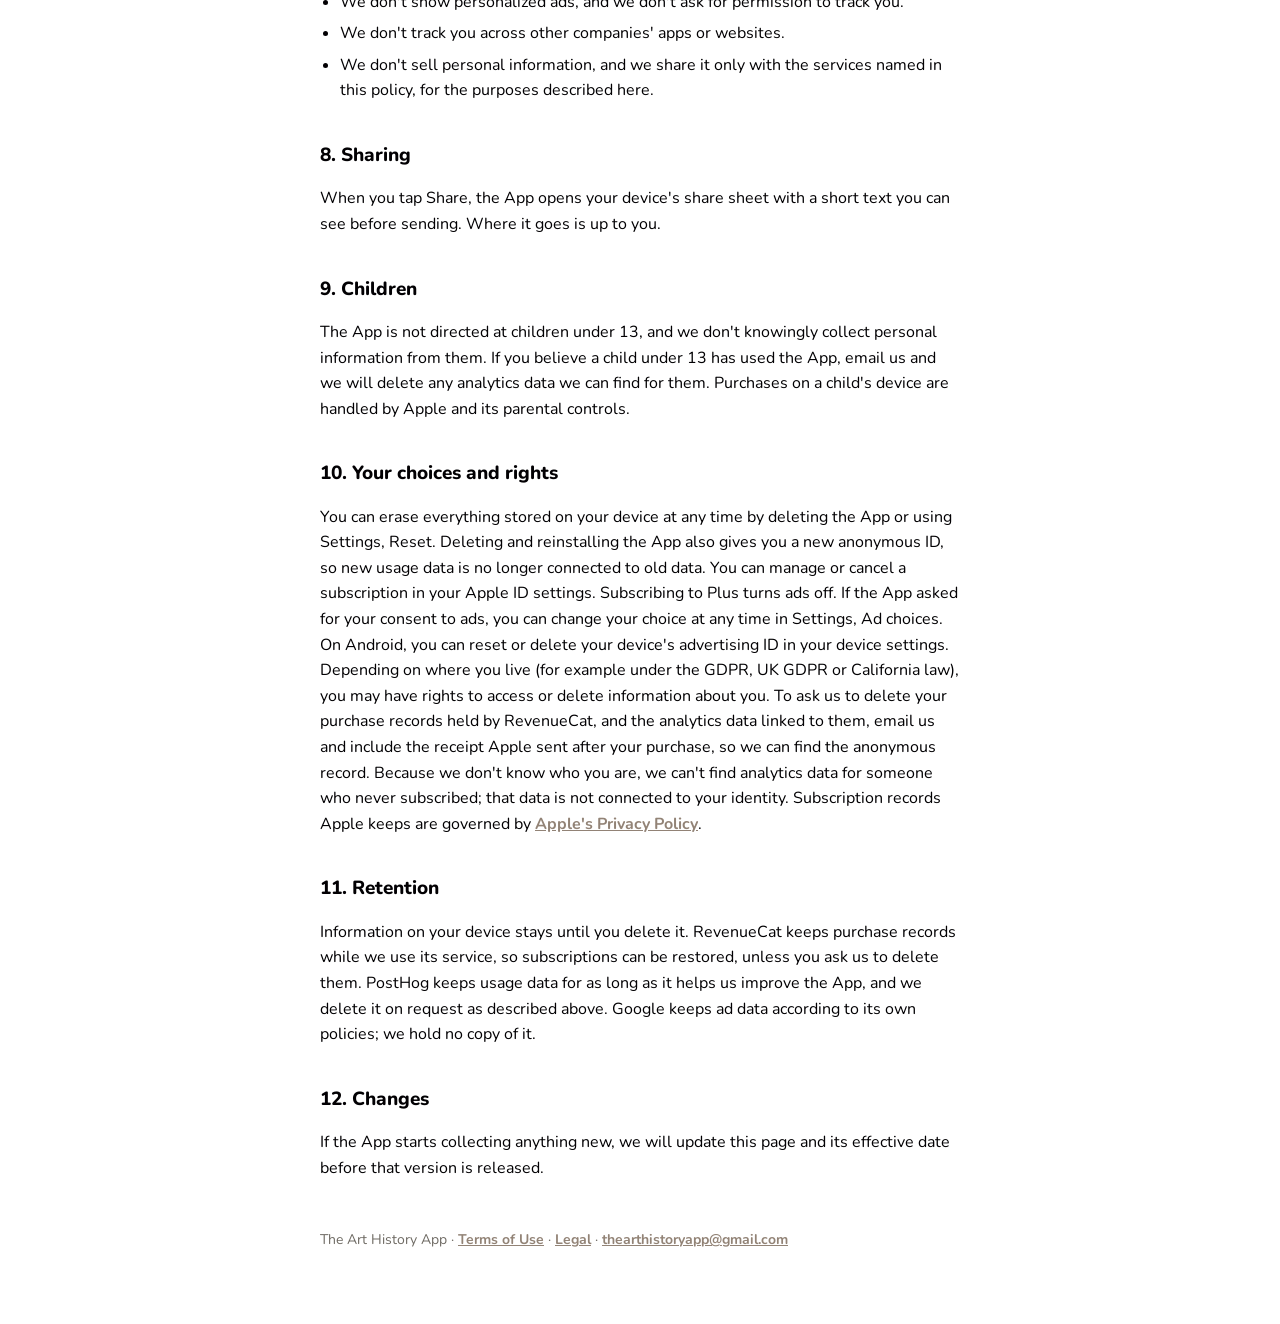
==== commit ced6399c: "Privacy policy: rewarded ads for tickets, hearts and streaks; PG ad rating; hearts and saved lessons" ====
--- a/privacy.html
+++ b/privacy.html
@@ -12,7 +12,7 @@
 <body>
 <main>
   <h1>Privacy Policy</h1>
-  <p class="meta">Effective September 27, 2026 · Updated October 24, 2026</p>
+  <p class="meta">Effective September 27, 2026 · Updated October 25, 2026</p>
 
   <p>This policy explains what The Art History App (the "App") does with information about you. The App is operated by Alex Zhang in California, United States ("we"). Contact: <a href="mailto:thearthistoryapp@gmail.com">thearthistoryapp@gmail.com</a>.</p>
 
@@ -30,7 +30,7 @@
   </div>
 
   <h2>1. Information that stays on your device</h2>
-  <p>Your lesson progress, streak, points, saved and collected artworks, settings, and the profile photo you pick are stored only on your device. We have no server that receives them. Deleting the App, or using Settings, Reset, erases them. Because nothing is backed up by us, we can't restore them for you if they are lost.</p>
+  <p>Your lesson progress (including lessons you leave part way), hearts, tickets, streak, points, saved and collected artworks, settings, and the profile photo you pick are stored only on your device. We have no server that receives them. Deleting the App, or using Settings, Reset, erases them. Because nothing is backed up by us, we can't restore them for you if they are lost.</p>
   <p>If you choose a profile photo, the App asks iOS for access to the photo you select. The photo is copied into the App's own storage on your device and is never uploaded.</p>
 
   <h2>2. Subscriptions and RevenueCat</h2>
@@ -54,8 +54,8 @@
   <p>We don't record your screen, we don't collect your name, email, photos or contacts, and we don't use this data for advertising or share it with advertisers.</p>
 
   <h2>4. Ads and Google AdMob</h2>
-  <p>If you use the App for free, it shows ads served by <a href="https://policies.google.com/privacy">Google AdMob</a>. There are two kinds: a full-screen ad on the way back to the lesson path after some lessons (never during a lesson), and a short video you can choose to watch to unlock a lesson. Art History Plus subscribers see no ads, and the ad service is not started for them.</p>
-  <p>The ads are <strong>not personalized</strong>. We ask Google for non-personalized ads only, and we never ask for permission to track you. Ads are chosen from general information such as the App itself and your approximate location, not from a profile of your interests. Ad content is limited to a general-audience rating.</p>
+  <p>If you use the App for free, it shows ads served by <a href="https://policies.google.com/privacy">Google AdMob</a>. There are two kinds: a full-screen ad on the way back to the lesson path after some lessons (never during a lesson), and a short video you can choose to watch for a reward: to unlock a lesson, earn a ticket, refill your hearts or save your streak. Art History Plus subscribers see no ads, and the ad service is not started for them.</p>
+  <p>The ads are <strong>not personalized</strong>. We ask Google for non-personalized ads only, and we never ask for permission to track you. Ads are chosen from general information such as the App itself and your approximate location, not from a profile of your interests. Ad content is limited to Google’s PG rating (general audiences, parental guidance suggested).</p>
   <p>To show ads, measure them, cap how often you see the same one, and prevent fraud, Google receives:</p>
   <ul>
     <li>your IP address, which it uses to estimate your approximate location;</li>
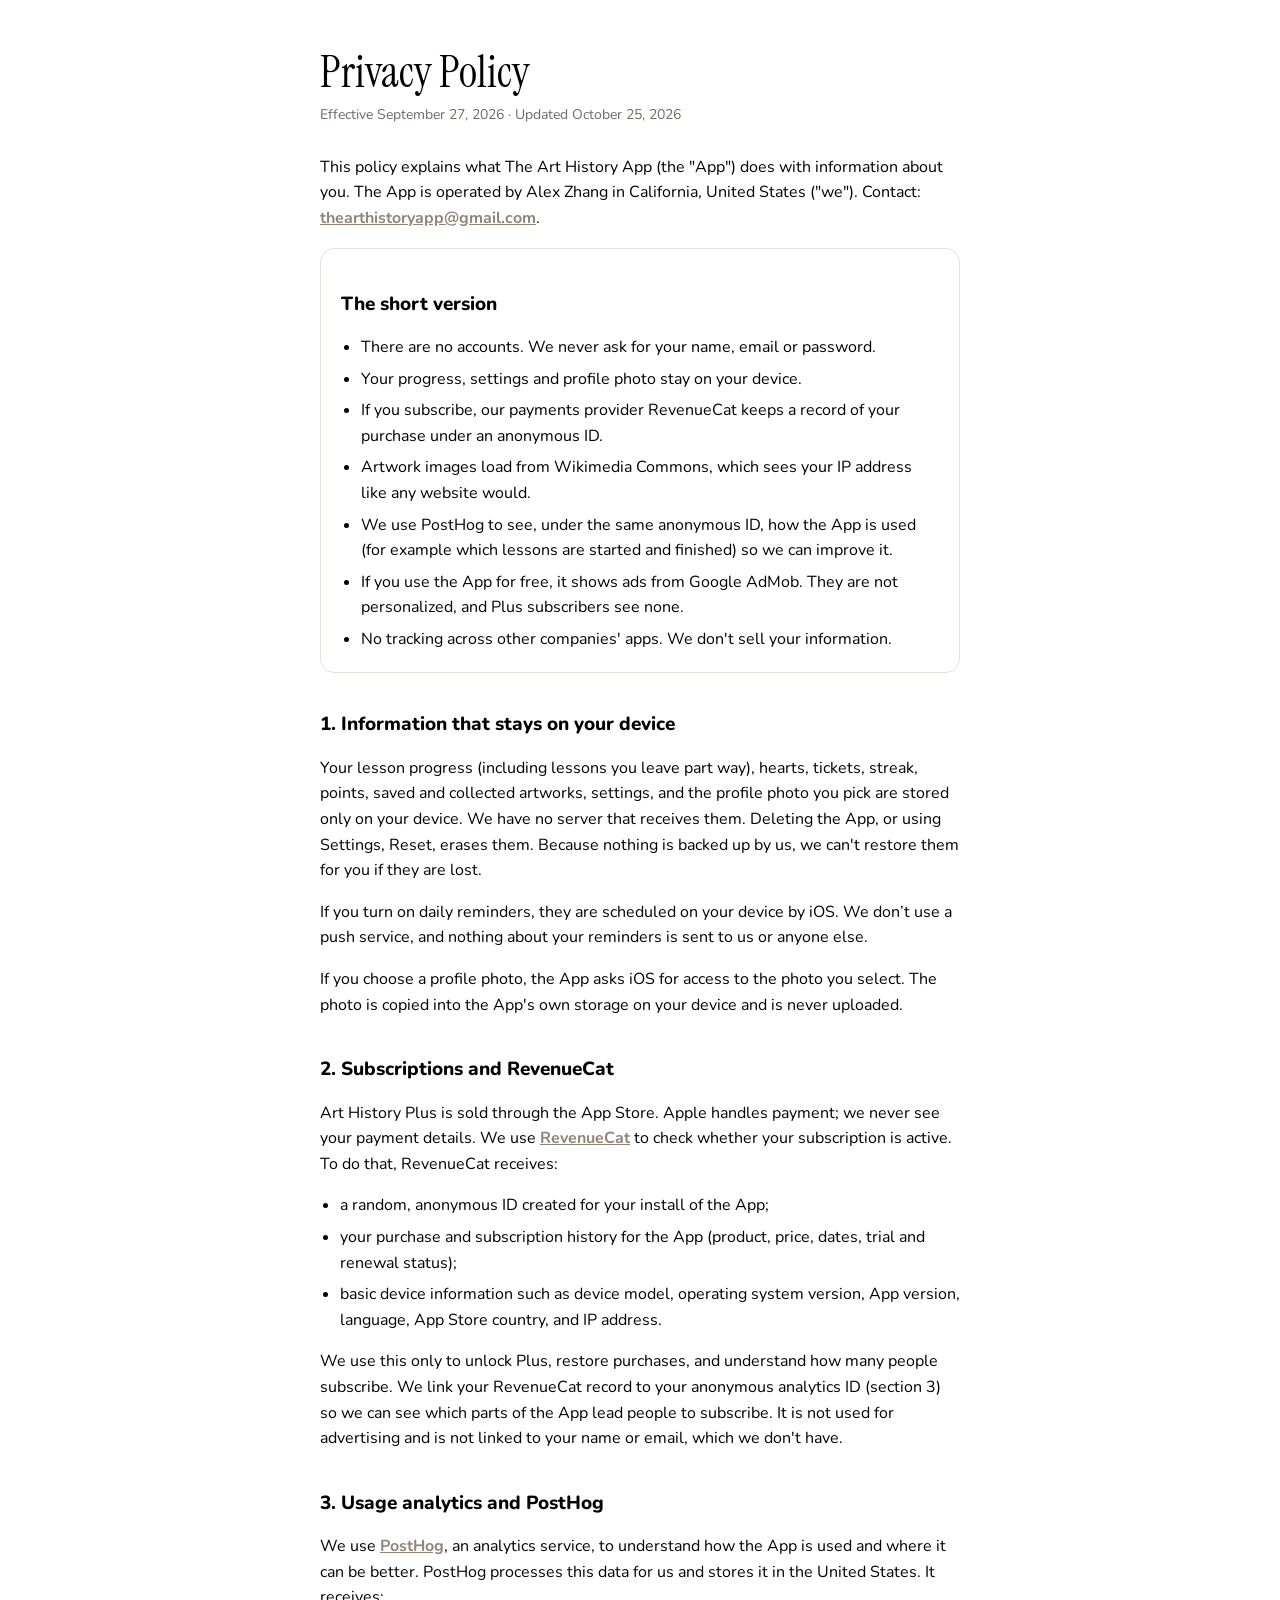
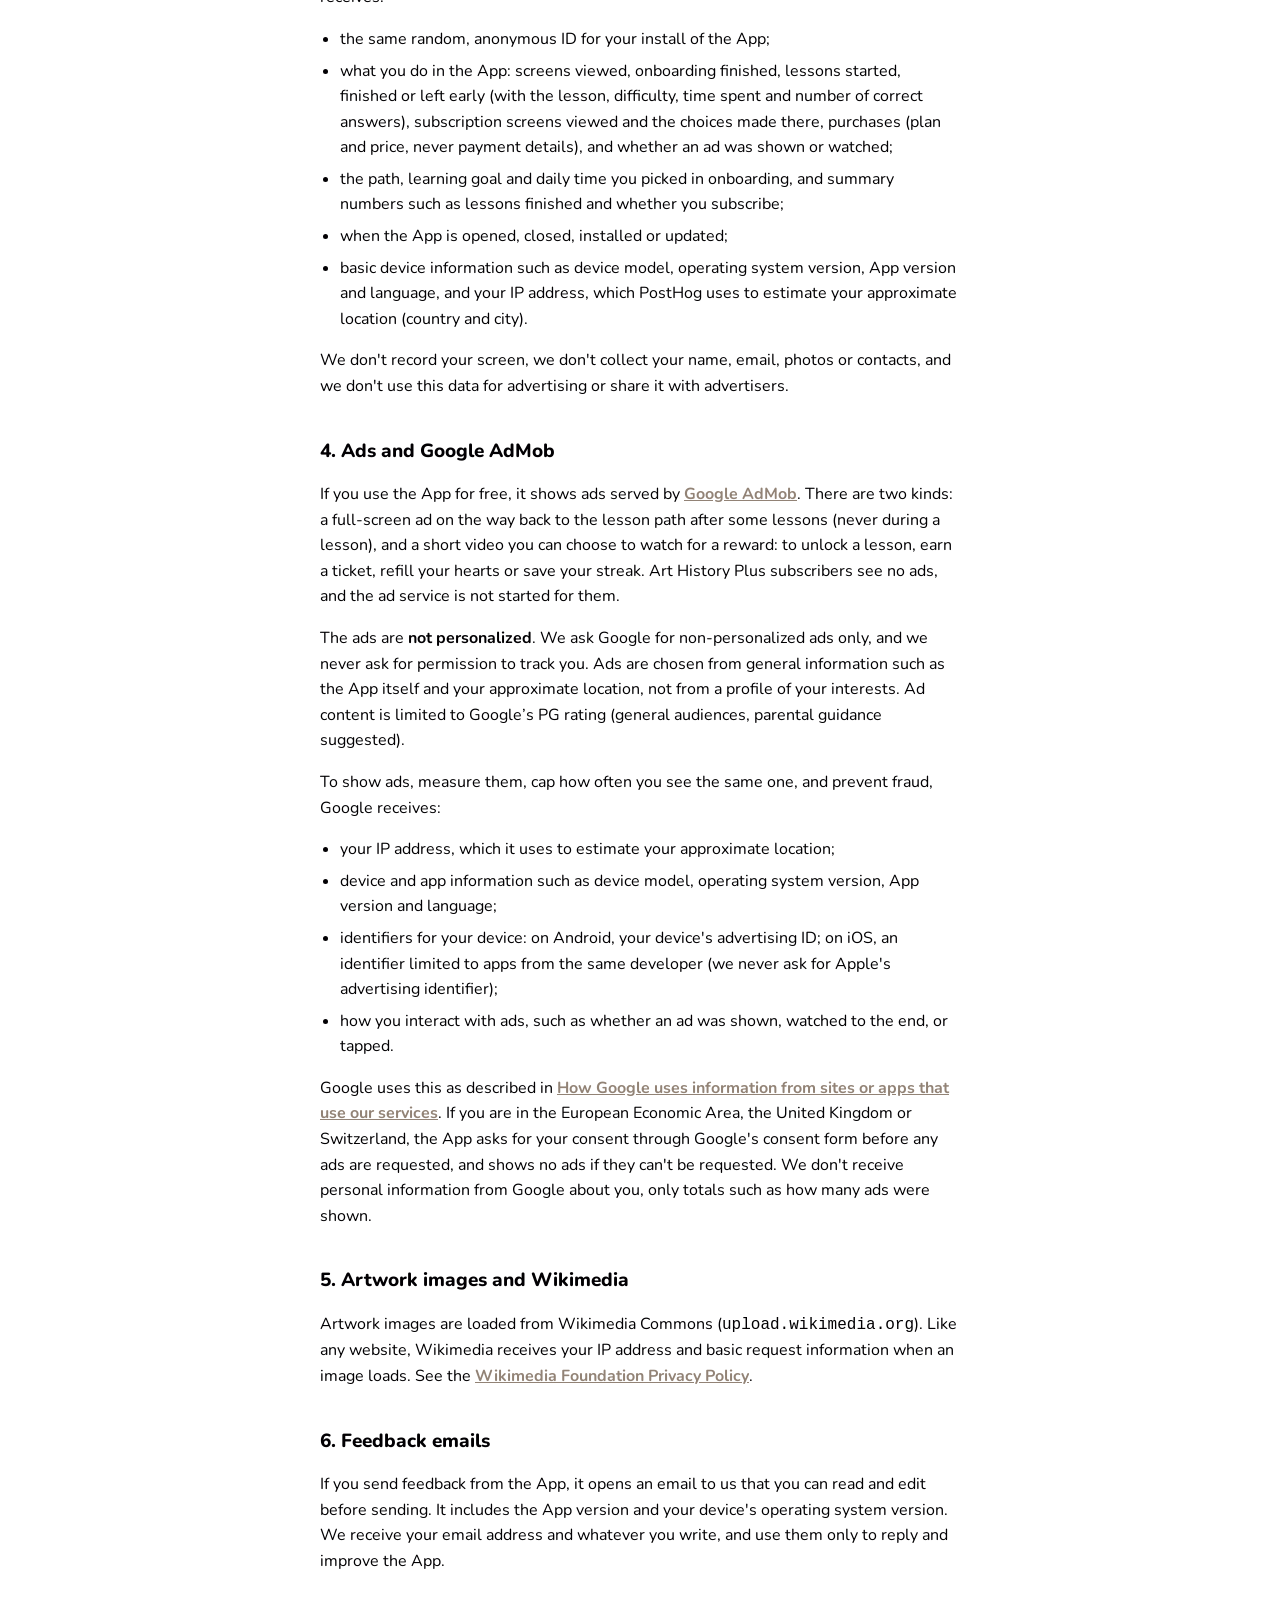
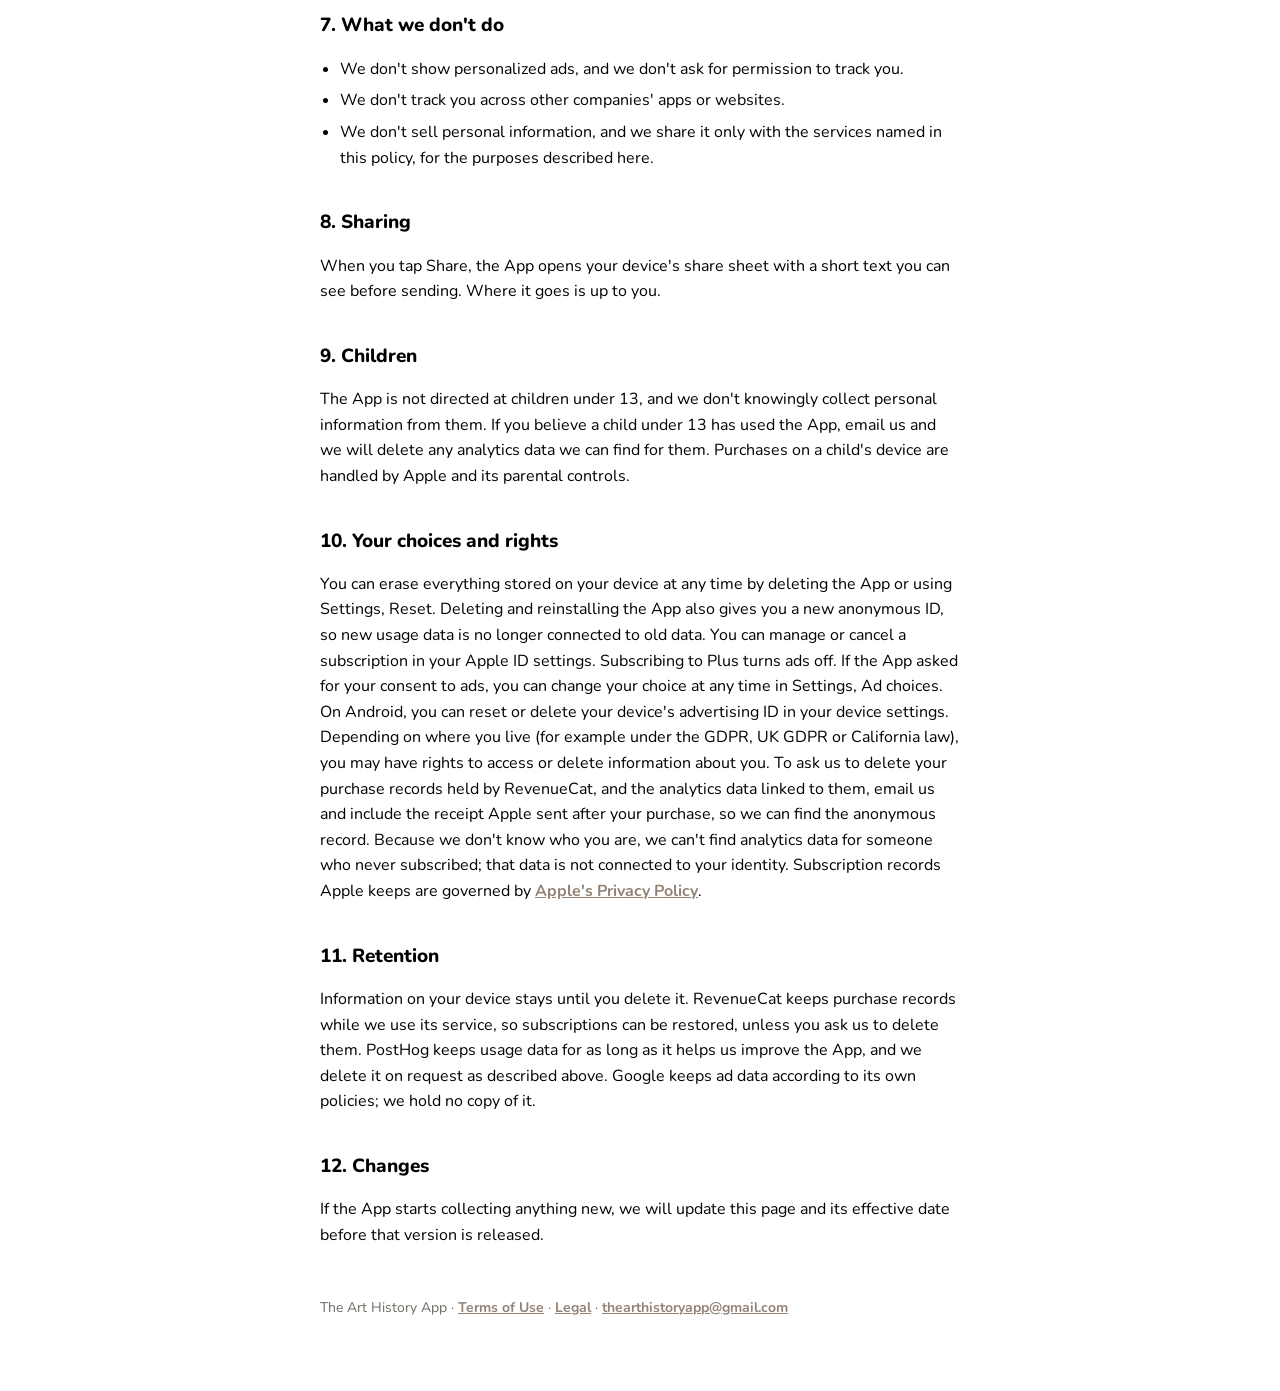
==== commit 367f0735: "Privacy policy: daily reminders are local notifications" ====
--- a/privacy.html
+++ b/privacy.html
@@ -31,6 +31,7 @@
 
   <h2>1. Information that stays on your device</h2>
   <p>Your lesson progress (including lessons you leave part way), hearts, tickets, streak, points, saved and collected artworks, settings, and the profile photo you pick are stored only on your device. We have no server that receives them. Deleting the App, or using Settings, Reset, erases them. Because nothing is backed up by us, we can't restore them for you if they are lost.</p>
+  <p>If you turn on daily reminders, they are scheduled on your device by iOS. We don’t use a push service, and nothing about your reminders is sent to us or anyone else.</p>
   <p>If you choose a profile photo, the App asks iOS for access to the photo you select. The photo is copied into the App's own storage on your device and is never uploaded.</p>
 
   <h2>2. Subscriptions and RevenueCat</h2>
